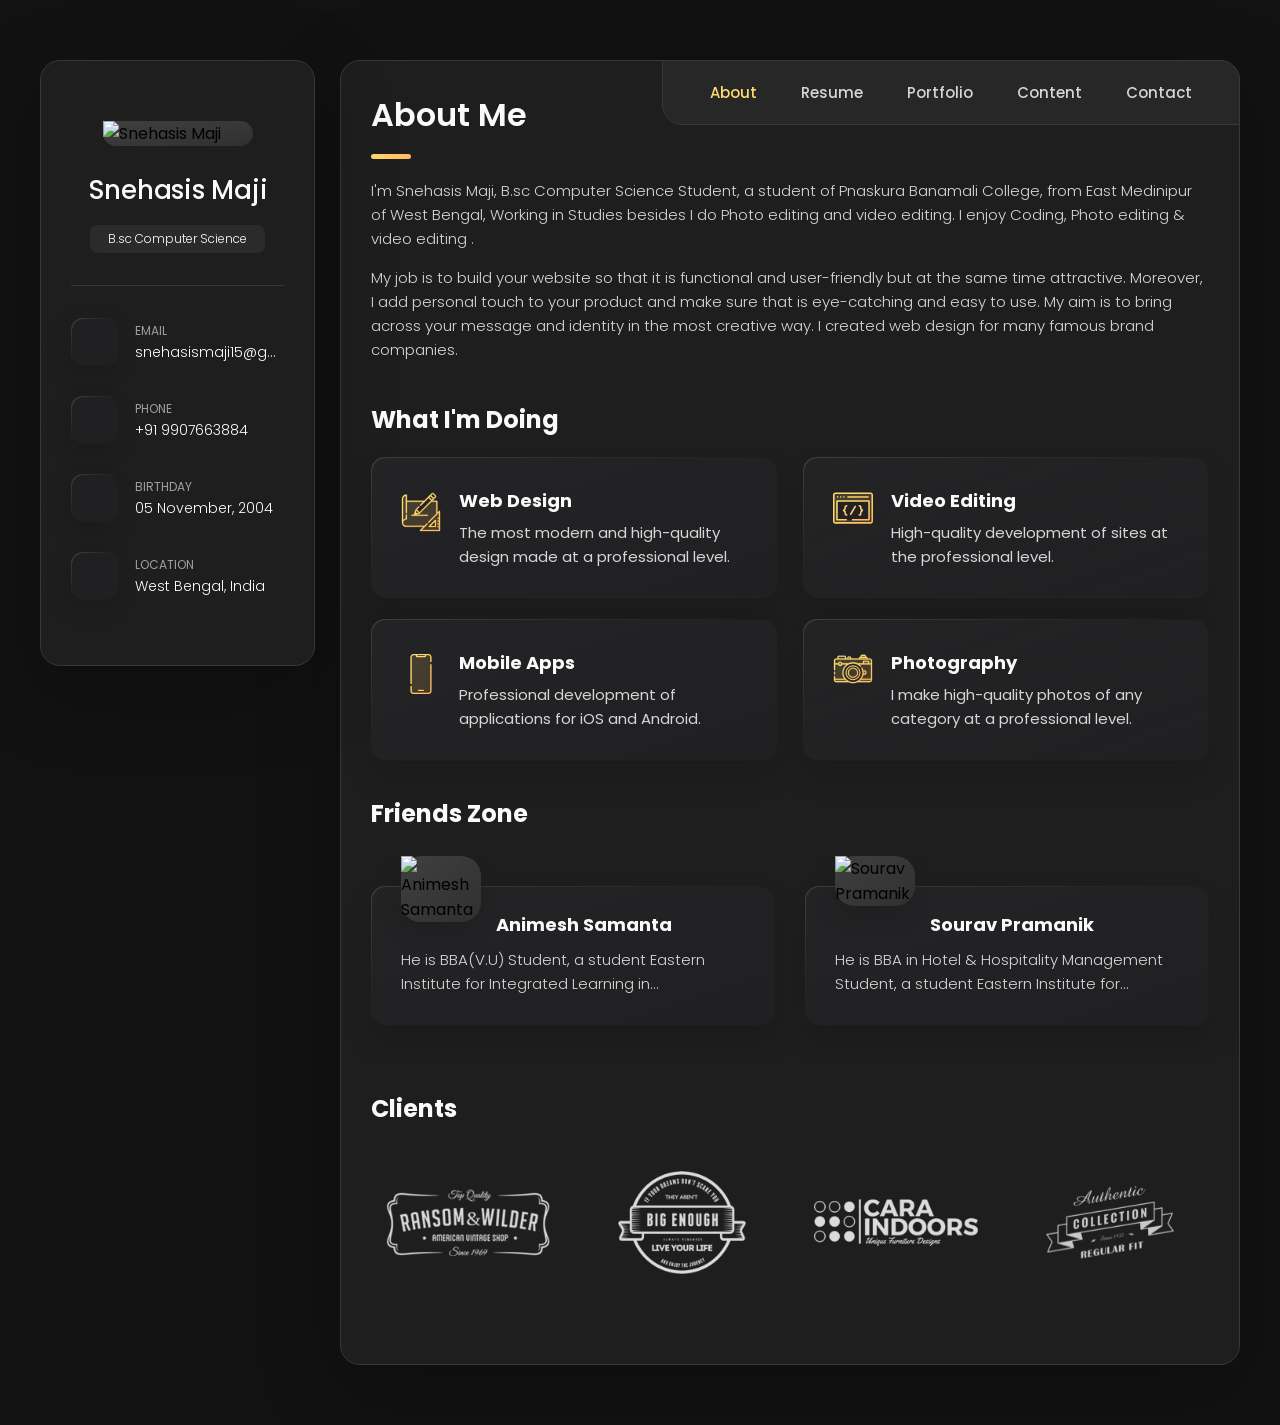
==== index.html @ 193e90d7 "Add files via upload" ====
<!DOCTYPE html>
<html lang="en">

<head>
  <meta charset="UTF-8">
  <meta http-equiv="X-UA-Compatible" content="IE=edge">
  <meta name="viewport" content="width=device-width, initial-scale=1.0">
  <title>Sis website2</title>

  <!--
    - favicon
  -->
  <link rel="shortcut icon" href="./assets/images/logo.ico" type="image/x-icon">

  <!--
    - custom css link
  -->
  <link rel="stylesheet" href="./assets/css/style.css">

  <!--
    - google font link
  -->
  <link rel="preconnect" href="https://fonts.googleapis.com">
  <link rel="preconnect" href="https://fonts.gstatic.com" crossorigin>
  <link href="https://fonts.googleapis.com/css2?family=Poppins:wght@300;400;500;600&display=swap" rel="stylesheet">
</head>

<body>

  <!--
    - #MAIN
  -->

  <main>

    <!--
      - #SIDEBAR
    -->

    <aside class="sidebar" data-sidebar>

      <div class="sidebar-info">

        <figure class="avatar-box">
          <img src="C:\Users\sneha\OneDrive\Desktop\Photo.jpg" alt="Snehasis Maji" width="80">
        </figure>

        <div class="info-content">
          <h1 class="name" title="Snehasis Maji">Snehasis Maji</h1>

          <p class="title">B.sc Computer Science</p>
        </div>

        <button class="info_more-btn" data-sidebar-btn>
          <span>Show Contacts</span>

          <ion-icon name="chevron-down"></ion-icon>
        </button>

      </div>

      <div class="sidebar-info_more">

        <div class="separator"></div>

        <ul class="contacts-list">

          <li class="contact-item">

            <div class="icon-box">
              <ion-icon name="mail-outline"></ion-icon>
            </div>

            <div class="contact-info">
              <p class="contact-title">Email</p>

              <a href="mailto:snehasismaji15@gmail.com" class="contact-link">snehasismaji15@gmail.com</a>
            </div>

          </li>

          <li class="contact-item">

            <div class="icon-box">
              <ion-icon name="phone-portrait-outline"></ion-icon>
            </div>

            <div class="contact-info">
              <p class="contact-title">Phone</p>

              <a href="tel:8515826706" class="contact-link">+91 9907663884</a>
            </div>

          </li>

          <li class="contact-item">

            <div class="icon-box">
              <ion-icon name="calendar-outline"></ion-icon>
            </div>

            <div class="contact-info">
              <p class="contact-title">Birthday</p>

              <time datetime="2004-11-05">05 November, 2004</time>
            </div>

          </li>

          <li class="contact-item">

            <div class="icon-box">
              <ion-icon name="location-outline"></ion-icon>
            </div>

            <div class="contact-info">
              <p class="contact-title">Location</p>

              <address>West Bengal, India</address>
            </div>

          </li>

        </ul>

        <div class="separator"></div>

        <ul class="social-list">

          <li class="social-item">
            <a href="https://www.facebook.com/snehasish.maji.54?mibextid=ZbWKwL" class="social-link">
              <ion-icon name="logo-facebook"></ion-icon>
            </a>
          </li>

          <li class="social-item">
            <a href="https://www.youtube.com/@Itz_sis_1105" class="social-link">
              <ion-icon name="logo-youtube"></ion-icon>
            </a>
          </li>

          <li class="social-item">
            <a href="https://www.instagram.com/sis_1105?igsh=MWZwNTN3Z2M4aG5mZw==" class="social-link">
              <ion-icon name="logo-instagram"></ion-icon>
            </a>
          </li>

        </ul>

      </div>

    </aside>





    <!--
      - #main-content
    -->

    <div class="main-content">

      <!--
        - #NAVBAR
      -->

      <nav class="navbar">

        <ul class="navbar-list">

          <li class="navbar-item">
            <button class="navbar-link  active" data-nav-link>About</button>
          </li>

          <li class="navbar-item">
            <button class="navbar-link" data-nav-link>Resume</button>
          </li>

          <li class="navbar-item">
            <button class="navbar-link" data-nav-link>Portfolio</button>
          </li>

          <li class="navbar-item">
            <button class="navbar-link" data-nav-link>Content</button>
          </li>

          <li class="navbar-item">
            <button class="navbar-link" data-nav-link>Contact</button>
          </li>

        </ul>

      </nav>





      <!--
        - #ABOUT
      -->

      <article class="about  active" data-page="about">

        <header>
          <h2 class="h2 article-title">About me</h2>
        </header>

        <section class="about-text">
          <p>
            I'm Snehasis Maji, B.sc Computer Science Student, a student of Pnaskura Banamali College, from East Medinipur of West Bengal, Working in Studies besides I do Photo editing and video editing.
            I enjoy
            Coding, Photo editing & video editing .
          </p>

          <p>
            My job is to build your website so that it is functional and user-friendly but at the same time attractive.
            Moreover, I
            add personal touch to your product and make sure that is eye-catching and easy to use. My aim is to bring
            across your
            message and identity in the most creative way. I created web design for many famous brand companies.
          </p>
        </section>


        <!--
          - service
        -->

        <section class="service">

          <h3 class="h3 service-title">What i'm doing</h3>

          <ul class="service-list">

            <li class="service-item">

              <div class="service-icon-box">
                <img src="./assets/images/icon-design.svg
                " alt="design icon" width="40">
              </div>

              <div class="service-content-box">
                <h4 class="h4 service-item-title">Web design</h4>

                <p class="service-item-text">
                  The most modern and high-quality design made at a professional level.
                </p>
              </div>

            </li>

            <li class="service-item">

              <div class="service-icon-box">
                <img src="./assets/images/icon-dev.svg" alt="Web development icon" width="40">
              </div>

              <div class="service-content-box">
                <h4 class="h4 service-item-title">Video editing</h4>

                <p class="service-item-text">
                  High-quality development of sites at the professional level.
                </p>
              </div>

            </li>

            <li class="service-item">

              <div class="service-icon-box">
                <img src="./assets/images/icon-app.svg" alt="mobile app icon" width="40">
              </div>

              <div class="service-content-box">
                <h4 class="h4 service-item-title">Mobile apps</h4>

                <p class="service-item-text">
                  Professional development of applications for iOS and Android.
                </p>
              </div>

            </li>

            <li class="service-item">

              <div class="service-icon-box">
                <img src="./assets/images/icon-photo.svg" alt="camera icon" width="40">
              </div>

              <div class="service-content-box">
                <h4 class="h4 service-item-title">Photography</h4>

                <p class="service-item-text">
                  I make high-quality photos of any category at a professional level.
                </p>
              </div>

            </li>

          </ul>

        </section>


        <!--
          - testimonials
        -->

        <section class="testimonials">

          <h3 class="h3 testimonials-title">Friends zone</h3>

          <ul class="testimonials-list has-scrollbar">

            <li class="testimonials-item">
              <div class="content-card" data-testimonials-item>

                <figure class="testimonials-avatar-box">
                  <img src="C:\Users\sneha\OneDrive\Desktop\Sis Website2\assets\images\A samanta .jpg" alt="Animesh Samanta" width="60" data-testimonials-avatar>
                </figure>

                <h4 class="h4 testimonials-item-title" data-testimonials-title>Animesh Samanta</h4>

                <div class="testimonials-text" data-testimonials-text>
                  <p>
                    He is BBA(V.U) Student, a student Eastern Institute for Integrated Learning in Managment, Kolkata, from East Medinipur of West Bengal, Working in Studies besides Business & Network Marketing.
                  </p>
                    <a href="https://wa.me/7501413887" class="social-link">
              <ion-icon name="logo-whatsapp"></ion-icon>
            </a>
                   <a href="https://www.facebook.com/profile.php?id=100051108783720&mibextid=ZbWKwL" class="social-link">
              <ion-icon name="logo-facebook"></ion-icon>
            </a>
                     <a href="https://www.instagram.com/iam_a_samanta119?igsh=MXFjbWFzN2V5dWZsMQ==" class="social-link">
              <ion-icon name="logo-instagram"></ion-icon>
            </a>
                </div>

              </div>
            </li>

            <li class="testimonials-item">
              <div class="content-card" data-testimonials-item>

                <figure class="testimonials-avatar-box">
                  <img src="C:\Users\sneha\OneDrive\Desktop\Sis Website2\assets\images\S pramanik.jpg" alt="Sourav Pramanik" width="60" data-testimonials-avatar>
                </figure>

                <h4 class="h4 testimonials-item-title" data-testimonials-title>Sourav Pramanik</h4>

                <div class="testimonials-text" data-testimonials-text>
                  <p>
                    He is BBA in Hotel & Hospitality Management Student, a student Eastern Institute for Integrated Learning in Managment, Kolkata, from East Medinipur of West Bengal, Working in Studies besides Network Marketing.
                  </p>
                    <a href="https://wa.me/9832767751" class="social-link">
              <ion-icon name="logo-whatsApp"></ion-icon>
            </a>
                   <a href="https://www.facebook.com/suman.s.king.507?mibextid=ZbWKwL" class="social-link">
              <ion-icon name="logo-facebook"></ion-icon>
            </a>
                 <a href="https://www.instagram.com/sp.king_11?igsh=cXRtcDBmbGZnejU4" class="social-link">
              <ion-icon name="logo-instagram"></ion-icon>
            </a>
                </div>

              </div>
            </li>

            <li class="testimonials-item">
              <div class="content-card" data-testimonials-item>

                <figure class="testimonials-avatar-box">
                  <img src="C:\Users\sneha\OneDrive\Desktop\Sis Website2\assets\images\A mondal.jpg" alt="Animesh Mondal" width="60" data-testimonials-avatar>
                </figure>

                <h4 class="h4 testimonials-item-title" data-testimonials-title>Animesh Mondal</h4>

                <div class="testimonials-text" data-testimonials-text>
                  <p>
                    He is  Student, a student of Haldla Institute of technology, from East Medinipur of West Bengal..................
                  </p>
                     <a href="https://wa.me/9907296594" class="social-link">
              <ion-icon name="logo-whatsapp"></ion-icon>
            </a>
                  <a href="https://www.facebook.com/profile.php?id=100058520258702&mibextid=ZbWKwL" class="social-link">
              <ion-icon name="logo-facebook"></ion-icon>
            </a>
                <a href="https://www.instagram.com/itz.animesh_0?igsh=NHBpcmY4Y3BydTQ2" class="social-link">
              <ion-icon name="logo-instagram"></ion-icon>
            </a>
                </div>

              </div>
            </li>

            <li class="testimonials-item">
              <div class="content-card" data-testimonials-item>

                <figure class="testimonials-avatar-box">
                  <img src="./assets/images/avatar-4.png" alt="Purna Dev Mana" width="60" data-testimonials-avatar>
                </figure>

                <h4 class="h4 testimonials-item-title" data-testimonials-title>Purna Dev mana</h4>

                <div class="testimonials-text" data-testimonials-text>
                  <p>
                   He is BCA Student
                  </p>
                     <a href="https://wa.me/1XXXXXXXXXX" class="social-link">
              <ion-icon name="logo-whatsApp"></ion-icon>
            </a>
                  <a href="#" class="social-link">
              <ion-icon name="logo-facebook"></ion-icon>
            </a>
                 <a href="#" class="social-link">
              <ion-icon name="logo-instagram"></ion-icon>
            </a>
                </div>

              </div>
            </li>

             <li class="testimonials-item">
              <div class="content-card" data-testimonials-item>

                <figure class="testimonials-avatar-box">
                  <img src="./assets/images/avatar-5.png" alt="Subrata Jana" width="60" data-testimonials-avatar>
                </figure>

                <h4 class="h4 testimonials-item-title" data-testimonials-title>Subrata jana</h4>

                <div class="testimonials-text" data-testimonials-text>
                  <p>
                   He is BCA Student
                  </p>
                     <a href="https://wa.me/1XXXXXXXXXX" class="social-link">
              <ion-icon name="logo-whatsapp"></ion-icon>
            </a>
                <a href="#" class="social-link">
              <ion-icon name="logo-facebook"></ion-icon>
            </a>
                <a href="#" class="social-link">
              <ion-icon name="logo-instagram"></ion-icon>
            </a>
                </div>

              </div>
            </li>

          </ul>

        </section>


        <!--
          - testimonials modal
        -->

        <div class="modal-container" data-modal-container>

          <div class="overlay" data-overlay></div>

          <section class="testimonials-modal">

            <button class="modal-close-btn" data-modal-close-btn>
              <ion-icon name="close-outline"></ion-icon>
            </button>

            <div class="modal-img-wrapper">
              <figure class="modal-avatar-box">
                <img src="./assets/images/avatar-1.png" alt="Daniel lewis" width="80" data-modal-img>
              </figure>

              <img src="./assets/images/icon-quote.svg" alt="quote icon">
            </div>

            <div class="modal-content">

              <h4 class="h3 modal-title" data-modal-title>Daniel lewis</h4>

              <time datetime="2021-06-14">14 June, 2021</time>

              <div data-modal-text>
                <p>
                  Richard was hired to create a corporate identity. We were very pleased with the work done. She has a
                  lot of experience
                  and is very concerned about the needs of client. Lorem ipsum dolor sit amet, ullamcous cididt
                  consectetur adipiscing
                  elit, seds do et eiusmod tempor incididunt ut laborels dolore magnarels alia.
                </p>
              </div>

            </div>

          </section>

        </div>


        <!--
          - clients
        -->

        <section class="clients">

          <h3 class="h3 clients-title">Clients</h3>

          <ul class="clients-list has-scrollbar">

            <li class="clients-item">
              <a href="#">
                <img src="./assets/images/logo-1-color.png" alt="client logo">
              </a>
            </li>

            <li class="clients-item">
              <a href="#">
                <img src="./assets/images/logo-2-color.png" alt="client logo">
              </a>
            </li>

            <li class="clients-item">
              <a href="#">
                <img src="./assets/images/logo-3-color.png" alt="client logo">
              </a>
            </li>

            <li class="clients-item">
              <a href="#">
                <img src="./assets/images/logo-4-color.png" alt="client logo">
              </a>
            </li>

            <li class="clients-item">
              <a href="#">
                <img src="./assets/images/logo-5-color.png" alt="client logo">
              </a>
            </li>

            <li class="clients-item">
              <a href="#">
                <img src="./assets/images/logo-6-color.png" alt="client logo">
              </a>
            </li>

          </ul>

        </section>

      </article>





      <!--
        - #RESUME
      -->

      <article class="resume" data-page="resume">

        <header>
          <h2 class="h2 article-title">Resume</h2>
        </header>

        <section class="timeline">

          <div class="title-wrapper">
            <div class="icon-box">
              <ion-icon name="book-outline"></ion-icon>
            </div>

            <h3 class="h3">Education</h3>
          </div>

          <ol class="timeline-list">

            <li class="timeline-item">

              <h4 class="h4 timeline-item-title">Vidyasagar University, West Bengal</h4>

              <span>2023 — 2027</span>

              <p class="timeline-text">
                  B.sc Computer Science 
                Panskura Banamali College (Autonomous college); Panskura R.S; Purba Medinipur; West Bangal; India; Pin Code: 721 157
              </p>

            </li>

            <li class="timeline-item">

              <h4 class="h4 timeline-item-title">National Youth Computer Training Institute</h4>

              <span>2022 — 2023</span>

              <p class="timeline-text">
                Diploma in Information Technology Application,
                Organized by: K. Y. A. S. Youth Computer Society Regd. Under Govt. Of West Bengal Act XXVI & Regd. Under MSME UAN-WB12D0001972, Govt. of India.
                An International Standard Organization 9001 : 2015 Certified, Microsoft Partner Network.
              </p>

            </li>

            <li class="timeline-item">

              <h4 class="h4 timeline-item-title">High school of Kumarchak Janakalyan Siksha Niketan</h4>

              <span>2015 — 2022</span>

              <p class="timeline-text">
                Passed the higher Secondary Examination 2023 from, West Bengal Council of Higher Secondary Education.
                Passed the Madhyamik Pariksha (Secondary Examination), 2021 from, West Bengal Board of Secondary Education.
              </p>

            </li>

          </ol>

        </section>

        <section class="timeline">

          <div class="title-wrapper">
            <div class="icon-box">
              <ion-icon name="book-outline"></ion-icon>
            </div>

            <h3 class="h3">Experience</h3>
          </div>

          <ol class="timeline-list">

            <li class="timeline-item">

              <h4 class="h4 timeline-item-title">Creative</h4>

              <span>2022 — Present</span>

              <p class="timeline-text">
                Video & Photo Editing.
              </p>

            </li>

            <li class="timeline-item">

              <h4 class="h4 timeline-item-title">Art</h4>

              <span>2013 — 2015</span>

              <p class="timeline-text">
                drawing skill 
              </p>

            </li>

            <li class="timeline-item">

              <h4 class="h4 timeline-item-title">Web designer</h4>

              <span>2023, Dec — Present</span>

              <p class="timeline-text">
                Web pages Design 
              </p>

            </li>

          </ol>

        </section>

        <section class="skill">

          <h3 class="h3 skills-title">My skills</h3>

          <ul class="skills-list content-card">

            <li class="skills-item">

              <div class="title-wrapper">
                <h5 class="h5">Photo Editing</h5>
                <data value="80">80%</data>
              </div>

              <div class="skill-progress-bg">
                <div class="skill-progress-fill" style="width: 80%;"></div>
              </div>

            </li>

            <li class="skills-item">

              <div class="title-wrapper">
                <h5 class="h5">Drawing</h5>
                <data value="70">70%</data>
              </div>

              <div class="skill-progress-bg">
                <div class="skill-progress-fill" style="width: 70%;"></div>
              </div>

            </li>

            <li class="skills-item">

              <div class="title-wrapper">
                <h5 class="h5">Video Editing</h5>
                <data value="90">90%</data>
              </div>

              <div class="skill-progress-bg">
                <div class="skill-progress-fill" style="width: 90%;"></div>
              </div>

            </li>

            <li class="skills-item">

              <div class="title-wrapper">
                <h5 class="h5">Web Design</h5>
                <data value="50">50%</data>
              </div>

              <div class="skill-progress-bg">
                <div class="skill-progress-fill" style="width: 50%;"></div>
              </div>

            </li>

          </ul>

        </section>

      </article>





      <!--
        - #PORTFOLIO
      -->

      <article class="portfolio" data-page="portfolio">

        <header>
          <h2 class="h2 article-title">Portfolio</h2>
        </header>

        <section class="projects">

          <ul class="filter-list">

            <li class="filter-item">
              <button class="active" data-filter-btn>All</button>
            </li>

            <li class="filter-item">
              <button data-filter-btn>Web design</button>
            </li>

            <li class="filter-item">
              <button data-filter-btn>Applications</button>
            </li>

            <li class="filter-item">
              <button data-filter-btn>Web development</button>
            </li>

          </ul>

          <div class="filter-select-box">

            <button class="filter-select" data-select>

              <div class="select-value" data-selecct-value>Select category</div>

              <div class="select-icon">
                <ion-icon name="chevron-down"></ion-icon>
              </div>

            </button>

            <ul class="select-list">

              <li class="select-item">
                <button data-select-item>All</button>
              </li>

              <li class="select-item">
                <button data-select-item>Web design</button>
              </li>

              <li class="select-item">
                <button data-select-item>Applications</button>
              </li>

              <li class="select-item">
                <button data-select-item>Web development</button>
              </li>

            </ul>

          </div>

          <ul class="project-list">

            <li class="project-item  active" data-filter-item data-category="web development">
              <a href="#">

                <figure class="project-img">
                  <div class="project-item-icon-box">
                    <ion-icon name="eye-outline"></ion-icon>
                  </div>

                  <img src="./assets/images/project-1.jpg" alt="finance" loading="lazy">
                </figure>

                <h3 class="project-title">Finance</h3>

                <p class="project-category">Web development</p>

              </a>
            </li>

            <li class="project-item  active" data-filter-item data-category="web development">
              <a href="#">

                <figure class="project-img">
                  <div class="project-item-icon-box">
                    <ion-icon name="eye-outline"></ion-icon>
                  </div>

                  <img src="./assets/images/project-2.png" alt="orizon" loading="lazy">
                </figure>

                <h3 class="project-title">Orizon</h3>

                <p class="project-category">Web development</p>

              </a>
            </li>

            <li class="project-item  active" data-filter-item data-category="web design">
              <a href="#">

                <figure class="project-img">
                  <div class="project-item-icon-box">
                    <ion-icon name="eye-outline"></ion-icon>
                  </div>

                  <img src="./assets/images/project-3.jpg" alt="fundo" loading="lazy">
                </figure>

                <h3 class="project-title">Fundo</h3>

                <p class="project-category">Web design</p>

              </a>
            </li>

            <li class="project-item  active" data-filter-item data-category="applications">
              <a href="#">

                <figure class="project-img">
                  <div class="project-item-icon-box">
                    <ion-icon name="eye-outline"></ion-icon>
                  </div>

                  <img src="./assets/images/project-4.png" alt="brawlhalla" loading="lazy">
                </figure>

                <h3 class="project-title">Brawlhalla</h3>

                <p class="project-category">Applications</p>

              </a>
            </li>

            <li class="project-item  active" data-filter-item data-category="web design">
              <a href="#">

                <figure class="project-img">
                  <div class="project-item-icon-box">
                    <ion-icon name="eye-outline"></ion-icon>
                  </div>

                  <img src="./assets/images/project-5.png" alt="dsm." loading="lazy">
                </figure>

                <h3 class="project-title">DSM.</h3>

                <p class="project-category">Web design</p>

              </a>
            </li>

            <li class="project-item  active" data-filter-item data-category="web design">
              <a href="#">

                <figure class="project-img">
                  <div class="project-item-icon-box">
                    <ion-icon name="eye-outline"></ion-icon>
                  </div>

                  <img src="./assets/images/project-6.png" alt="metaspark" loading="lazy">
                </figure>

                <h3 class="project-title">MetaSpark</h3>

                <p class="project-category">Web design</p>

              </a>
            </li>

            <li class="project-item  active" data-filter-item data-category="web development">
              <a href="#">

                <figure class="project-img">
                  <div class="project-item-icon-box">
                    <ion-icon name="eye-outline"></ion-icon>
                  </div>

                  <img src="./assets/images/project-7.png" alt="summary" loading="lazy">
                </figure>

                <h3 class="project-title">Summary</h3>

                <p class="project-category">Web development</p>

              </a>
            </li>

            <li class="project-item  active" data-filter-item data-category="applications">
              <a href="#">

                <figure class="project-img">
                  <div class="project-item-icon-box">
                    <ion-icon name="eye-outline"></ion-icon>
                  </div>

                  <img src="./assets/images/project-8.jpg" alt="task manager" loading="lazy">
                </figure>

                <h3 class="project-title">Task Manager</h3>

                <p class="project-category">Applications</p>

              </a>
            </li>

            <li class="project-item  active" data-filter-item data-category="web development">
              <a href="#">

                <figure class="project-img">
                  <div class="project-item-icon-box">
                    <ion-icon name="eye-outline"></ion-icon>
                  </div>

                  <img src="./assets/images/project-9.png" alt="arrival" loading="lazy">
                </figure>

                <h3 class="project-title">Arrival</h3>

                <p class="project-category">Web development</p>

              </a>
            </li>

          </ul>

        </section>

      </article>





      <!--
        - #CONTENT
      -->

      <article class="content" data-page="content">

        <header>
          <h2 class="h2 article-title">Content</h2>
        </header>

        <section class="content-posts">

          <ul class="content-posts-list">

            <li class="content-post-item">
              <a href="#">

                <figure class="content-banner-box">
                  <img src="./assets/images/blog-1.jpg" alt="Design conferences in 2024" loading="lazy">
                </figure>

                <div class=content-content">

                  <div class="content-meta">
                    <p class="content-category">Design</p>

                    <span class="dot"></span>

                    <time datetime="2022-02-23">Fab 28, 2024</time>
                  </div>

                  <h3 class="h3 content-item-title">Design conferences in 2024</h3>

                  <p class="content-text">
                    Veritatis et quasi architecto beatae vitae dicta sunt, explicabo.
                  </p>

                </div>

              </a>
            </li>

            <li class="content-post-item">
              <a href="#">

                <figure class="content-banner-box">
                  <img src="./assets/images/blog-2.jpg" alt="Best fonts every designer" loading="lazy">
                </figure>

                <div class="content-content">

                  <div class="content-meta">
                    <p class="content-category">Design</p>

                    <span class="dot"></span>

                    <time datetime="2022-02-27">Fab 27, 2024</time>
                  </div>

                  <h3 class="h3 content-item-title">Best fonts every designer</h3>

                  <p class="content-text">
                    Sed ut perspiciatis, nam libero tempore, cum soluta nobis est eligendi.
                  </p>

                </div>

              </a>
            </li>

            <li class="content-post-item">
              <a href="#">

                <figure class="content-banner-box">
                  <img src="./assets/images/blog-3.jpg" alt="Design digest #01" loading="lazy">
                </figure>

                <div class="content-content">

                  <div class="content-meta">
                    <p class="content-category">Design</p>

                    <span class="dot"></span>

                    <time datetime="2022-02-23">Fab 26, 2024</time>
                  </div>

                  <h3 class="h3 content-item-title">Design digest #01</h3>

                  <p class="content-text">
                    Excepteur sint occaecat cupidatat no proident, quis nostrum exercitationem ullam corporis suscipit.
                  </p>

                </div>

              </a>
            </li>

            <li class="content-post-item">
              <a href="#">

                <figure class="content-banner-box">
                  <img src="./assets/images/blog-4.jpg" alt="UI interactions of the week" loading="lazy">
                </figure>

                <div class="content-content">

                  <div class="content-meta">
                    <p class="content-category">Design</p>

                    <span class="dot"></span>

                    <time datetime="2022-02-23">Fab 25, 2024</time>
                  </div>

                  <h3 class="h3 content-item-title">UI interactions of the week</h3>

                  <p class="content-text">
                    Enim ad minim veniam, consectetur adipiscing elit, quis nostrud exercitation ullamco laboris nisi.
                  </p>

                </div>

              </a>
            </li>

            <li class="content-post-item">
              <a href="#">

                <figure class="content-banner-box">
                  <img src="./assets/images/blog-5.jpg" alt="The forgotten art of spacing" loading="lazy">
                </figure>

                <div class="content-content">

                  <div class="blog-meta">
                    <p class="content-category">Design</p>

                    <span class="dot"></span>

                    <time datetime="2022-02-23">Fab 24, 2024</time>
                  </div>

                  <h3 class="h3 content-item-title">The forgotten art of spacing</h3>

                  <p class="content-text">
                    Maxime placeat, sed do eiusmod tempor incididunt ut labore et dolore magna aliqua.
                  </p>

                </div>

              </a>
            </li>

            <li class="content-post-item">
              <a href="#">

                <figure class="content-banner-box">
                  <img src="./assets/images/blog-6.jpg" alt="Design digest #02" loading="lazy">
                </figure>

                <div class="content-content">

                  <div class="content-meta">
                    <p class="content-category">Design</p>

                    <span class="dot"></span>

                    <time datetime="2022-02-23">Fab 23, 2024</time>
                  </div>

                  <h3 class="h3 content-item-title">Design digest #02</h3>

                  <p class="content-text">
                    Optio cumque nihil impedit uo minus quod maxime placeat, velit esse cillum.
                  </p>

                </div>

              </a>
            </li>

          </ul>

        </section>

      </article>





      <!--
        - #CONTACT
      -->

      <article class="contact" data-page="contact">

        <header>
          <h2 class="h2 article-title">Contact</h2>
        </header>

        <section class="mapbox" data-mapbox>
          <figure>
           <iframe src="https://www.google.com/maps/embed?pb=!1m18!1m12!1m3!1d3509.208971417989!2d87.73008267506877!3d22.282530379699327!2m3!1f0!2f0!3f0!3m2!1i1024!2i768!4f13.1!3m3!1m2!1s0x3a02b9efc71fc491%3A0x9e01ce0949a78264!2sGold%20star%20club!5e1!3m2!1sen!2sin!4v1723358401685!5m2!1sen!2sin" width="800" height="600" style="border:0;" allowfullscreen="" loading="lazy" referrerpolicy="no-referrer-when-downgrade"></iframe>          </figure>
        </section>

        <section class="contact-form">

          <h3 class="h3 form-title">Contact Form</h3>

          <form action="#" class="form" data-form>

            <div class="input-wrapper">
              <input type="text" name="fullname" class="form-input" placeholder="Full name" required data-form-input>

              <input type="email" name="email" class="form-input" placeholder="Email address" required data-form-input>
            </div>

            <textarea name="message" class="form-input" placeholder="Your Message" required data-form-input></textarea>

            <button class="form-btn" type="submit" disabled data-form-btn>
              <ion-icon name="paper-plane"></ion-icon>
              <span>Send Message</span>
            </button>

          </form>

        </section>

      </article>

    </div>

  </main>






  <!--
    - custom js link
  -->
  <script src="./assets/js/script.js"></script>

  <!--
    - ionicon link
  -->
  <script type="module" src="https://unpkg.com/ionicons@5.5.2/dist/ionicons/ionicons.esm.js"></script>
  <script nomodule src="https://unpkg.com/ionicons@5.5.2/dist/ionicons/ionicons.js"></script>

</body>

</html>
---- assets/css/style.css ----
/*-----------------------------------*\
  #style.css
\*-----------------------------------*/


/**
 * copyright 2022 @codewithsadee
 */





/*-----------------------------------*\
  #CUSTOM PROPERTY
\*-----------------------------------*/

:root {

  /**
   * colors
   */

  /* gradient */

  --bg-gradient-onyx: linear-gradient(
    to bottom right, 
    hsl(240, 1%, 25%) 3%, 
    hsl(0, 0%, 19%) 97%
  );
  --bg-gradient-jet: linear-gradient(
    to bottom right, 
    hsla(240, 1%, 18%, 0.251) 0%, 
    hsla(240, 2%, 11%, 0) 100%
  ), hsl(240, 2%, 13%);
  --bg-gradient-yellow-1: linear-gradient(
    to bottom right, 
    hsl(45, 100%, 71%) 0%, 
    hsla(36, 100%, 69%, 0) 50%
  );
  --bg-gradient-yellow-2: linear-gradient(
    135deg, 
    hsla(45, 100%, 71%, 0.251) 0%, 
    hsla(35, 100%, 68%, 0) 59.86%
  ), hsl(240, 2%, 13%);
  --border-gradient-onyx: linear-gradient(
    to bottom right, 
    hsl(0, 0%, 25%) 0%, 
    hsla(0, 0%, 25%, 0) 50%
  );
  --text-gradient-yellow: linear-gradient(
    to right, 
    hsl(45, 100%, 72%), 
    hsl(35, 100%, 68%)
  );

  /* solid */

  --jet: hsl(0, 0%, 22%);
  --onyx: hsl(240, 1%, 17%);
  --eerie-black-1: hsl(240, 2%, 13%);
  --eerie-black-2: hsl(240, 2%, 12%);
  --smoky-black: hsl(0, 0%, 7%);
  --white-1: hsl(0, 0%, 100%);
  --white-2: hsl(0, 0%, 98%);
  --orange-yellow-crayola: hsl(45, 100%, 72%);
  --vegas-gold: hsl(45, 54%, 58%);
  --light-gray: hsl(0, 0%, 84%);
  --light-gray-70: hsla(0, 0%, 84%, 0.7);
  --bittersweet-shimmer: hsl(0, 43%, 51%);

  /**
   * typography
   */

  /* font-family */
  --ff-poppins: 'Poppins', sans-serif;

  /* font-size */
  --fs-1: 24px;
  --fs-2: 18px;
  --fs-3: 17px;
  --fs-4: 16px;
  --fs-5: 15px;
  --fs-6: 14px;
  --fs-7: 13px;
  --fs-8: 11px;

  /* font-weight */
  --fw-300: 300;
  --fw-400: 400;
  --fw-500: 500;
  --fw-600: 600;

  /**
   * shadow
   */
  
  --shadow-1: -4px 8px 24px hsla(0, 0%, 0%, 0.25);
  --shadow-2: 0 16px 30px hsla(0, 0%, 0%, 0.25);
  --shadow-3: 0 16px 40px hsla(0, 0%, 0%, 0.25);
  --shadow-4: 0 25px 50px hsla(0, 0%, 0%, 0.15);
  --shadow-5: 0 24px 80px hsla(0, 0%, 0%, 0.25);

  /**
   * transition
   */

  --transition-1: 0.25s ease;
  --transition-2: 0.5s ease-in-out;

}





/*-----------------------------------*\
  #RESET
\*-----------------------------------*/

*, *::before, *::after {
  margin: 0;
  padding: 0;
  box-sizing: border-box;
}

a { text-decoration: none; }

li { list-style: none; }

img, ion-icon, a, button, time, span { display: block; }

button {
  font: inherit;
  background: none;
  border: none;
  text-align: left;
  cursor: pointer;
}

input, textarea {
  display: block;
  width: 100%;
  background: none;
  font: inherit;
}

::selection {
  background: var(--orange-yellow-crayola);
  color: var(--smoky-black);
}

:focus { outline-color: var(--orange-yellow-crayola); }

html { font-family: var(--ff-poppins); }

body { background: var(--smoky-black); }





/*-----------------------------------*\
  #REUSED STYLE
\*-----------------------------------*/

.sidebar,
article {
  background: var(--eerie-black-2);
  border: 1px solid var(--jet);
  border-radius: 20px;
  padding: 15px;
  box-shadow: var(--shadow-1);
  z-index: 1;
}

.separator {
  width: 100%;
  height: 1px;
  background: var(--jet);
  margin: 16px 0;
}

.icon-box {
  position: relative;
  background: var(--border-gradient-onyx);
  width: 30px;
  height: 30px;
  border-radius: 8px;
  display: flex;
  justify-content: center;
  align-items: center;
  font-size: 16px;
  color: var(--orange-yellow-crayola);
  box-shadow: var(--shadow-1);
  z-index: 1;
}

.icon-box::before {
  content: "";
  position: absolute;
  inset: 1px;
  background: var(--eerie-black-1);
  border-radius: inherit;
  z-index: -1;
}

.icon-box ion-icon { --ionicon-stroke-width: 35px; }

article { display: none; }

article.active {
  display: block;
  animation: fade 0.5s ease backwards;
}

@keyframes fade {
  0% { opacity: 0; }
  100% { opacity: 1; }
}

.h2,
.h3,
.h4,
.h5 {
  color: var(--white-2);
  text-transform: capitalize;
}

.h2 { font-size: var(--fs-1); }

.h3 { font-size: var(--fs-2); }

.h4 { font-size: var(--fs-4); }

.h5 {
  font-size: var(--fs-7);
  font-weight: var(--fw-500);
}

.article-title {
  position: relative;
  padding-bottom: 7px;
}

.article-title::after {
  content: "";
  position: absolute;
  bottom: 0;
  left: 0;
  width: 30px;
  height: 3px;
  background: var(--text-gradient-yellow);
  border-radius: 3px;
}

.has-scrollbar::-webkit-scrollbar {
  width: 5px; /* for vertical scrollbar */
  height: 5px; /* for horizontal scrollbar */
}

.has-scrollbar::-webkit-scrollbar-track {
  background: var(--onyx);
  border-radius: 5px;
}

.has-scrollbar::-webkit-scrollbar-thumb {
  background: var(--orange-yellow-crayola);
  border-radius: 5px;
}

.has-scrollbar::-webkit-scrollbar-button { width: 20px; }

.content-card {
  position: relative;
  background: var(--border-gradient-onyx);
  padding: 15px;
  padding-top: 45px;
  border-radius: 14px;
  box-shadow: var(--shadow-2);
  cursor: pointer;
  z-index: 1;
}

.content-card::before {
  content: "";
  position: absolute;
  inset: 1px;
  background: var(--bg-gradient-jet);
  border-radius: inherit;
  z-index: -1;
}





/*-----------------------------------*\
  #MAIN
\*-----------------------------------*/

main {
  margin: 15px 12px;
  margin-bottom: 75px;
  min-width: 259px;
}





/*-----------------------------------*\
  #SIDEBAR
\*-----------------------------------*/

.sidebar {
  margin-bottom: 15px;
  max-height: 112px;
  overflow: hidden;
  transition: var(--transition-2);
}

.sidebar.active { max-height: 405px; }

.sidebar-info {
  position: relative;
  display: flex;
  justify-content: flex-start;
  align-items: center;
  gap: 15px;
}

.avatar-box {
  background: var(--bg-gradient-onyx);
  border-radius: 20px;
}

.info-content .name {
  color: var(--white-2);
  font-size: var(--fs-3);
  font-weight: var(--fw-500);
  letter-spacing: -0.25px;
  margin-bottom: 10px;
}

.info-content .title {
  color: var(--white-1);
  background: var(--onyx);
  font-size: var(--fs-8);
  font-weight: var(--fw-300);
  width: max-content;
  padding: 3px 12px;
  border-radius: 8px;
}

.info_more-btn {
  position: absolute;
  top: -15px;
  right: -15px;
  border-radius: 0 15px;
  font-size: 13px;
  color: var(--orange-yellow-crayola);
  background: var(--border-gradient-onyx);
  padding: 10px;
  box-shadow: var(--shadow-2);
  transition: var(--transition-1);
  z-index: 1;
}

.info_more-btn::before {
  content: "";
  position: absolute;
  inset: 1px;
  border-radius: inherit;
  background: var(--bg-gradient-jet);
  transition: var(--transition-1);
  z-index: -1;
}

.info_more-btn:hover,
.info_more-btn:focus { background: var(--bg-gradient-yellow-1); }

.info_more-btn:hover::before,
.info_more-btn:focus::before { background: var(--bg-gradient-yellow-2); }

.info_more-btn span { display: none; }

.sidebar-info_more {
  opacity: 0;
  visibility: hidden;
  transition: var(--transition-2);
}

.sidebar.active .sidebar-info_more {
  opacity: 1;
  visibility: visible;
}

.contacts-list {
  display: grid;
  grid-template-columns: 1fr;
  gap: 16px;
}

.contact-item {
  min-width: 100%;
  display: flex;
  align-items: center;
  gap: 16px;
}

.contact-info {
  max-width: calc(100% - 46px);
  width: calc(100% - 46px);
}

.contact-title {
  color: var(--light-gray-70);
  font-size: var(--fs-8);
  text-transform: uppercase;
  margin-bottom: 2px;
}

.contact-info :is(.contact-link, time, address) {
  color: var(--white-2);
  font-size: var(--fs-7);
}

.contact-info address { font-style: normal; }

.social-list {
  display: flex;
  justify-content: flex-start;
  align-items: center;
  gap: 15px;
  padding-bottom: 4px;
  padding-left: 7px;
}

.social-item .social-link {
  color: var(--light-gray-70);
  font-size: 18px;
}


.social-item .social-link:hover { color: var(--light-gray); }





/*-----------------------------------*\
  #NAVBAR
\*-----------------------------------*/

.navbar {
  position: fixed;
  bottom: 0;
  left: 0;
  width: 100%;
  background: hsla(240, 1%, 17%, 0.75);
  backdrop-filter: blur(10px);
  border: 1px solid var(--jet);
  border-radius: 12px 12px 0 0;
  box-shadow: var(--shadow-2);
  z-index: 5;
}

.navbar-list {
  display: flex;
  flex-wrap: wrap;
  justify-content: center;
  align-items: center;
  padding: 0 10px;
}

.navbar-link {
  color: var(--light-gray);
  font-size: var(--fs-8);
  padding: 20px 7px;
  transition: color var(--transition-1);
}

.navbar-link:hover,
.navbar-link:focus { color: var(--light-gray-70); }

.navbar-link.active { color: var(--orange-yellow-crayola); }





/*-----------------------------------*\
  #ABOUT
\*-----------------------------------*/

.about .article-title { margin-bottom: 15px; }

.about-text {
  color: var(--light-gray);
  font-size: var(--fs-6);
  font-weight: var(--fw-300);
  line-height: 1.6;
}

.about-text p { margin-bottom: 15px; }



/**
 * #service 
 */

.service { margin-bottom: 35px; }

.service-title { margin-bottom: 20px; }

.service-list {
  display: grid;
  grid-template-columns: 1fr;
  gap: 20px;
}

.service-item {
  position: relative;
  background: var(--border-gradient-onyx);
  padding: 20px;
  border-radius: 14px;
  box-shadow: var(--shadow-2);
  z-index: 1;
}

.service-item::before {
  content: "";
  position: absolute;
  inset: 1px;
  background: var(--bg-gradient-jet);
  border-radius: inherit;
  z-index: -1;
}

.service-icon-box { margin-bottom: 10px; }

.service-icon-box img { margin: auto; }

.service-content-box { text-align: center; }

.service-item-title { margin-bottom: 7px; }

.service-item-text {
  color: var(--light-gray);
  font-size: var(--fs-6);
  font-weight: var(--fw-3);
  line-height: 1.6;
}


/**
 * #testimonials 
 */

.testimonials { margin-bottom: 30px; }

.testimonials-title { margin-bottom: 20px; }

.testimonials-list {
  display: flex;
  justify-content: flex-start;
  align-items: flex-start;
  gap: 15px;
  margin: 0 -15px;
  padding: 25px 15px;
  padding-bottom: 35px;
  overflow-x: auto;
  scroll-behavior: smooth;
  overscroll-behavior-inline: contain;
  scroll-snap-type: inline mandatory;
}

.testimonials-item {
  min-width: 100%;
  scroll-snap-align: center;
}

.testimonials-avatar-box {
  position: absolute;
  top: 0;
  left: 0;
  transform: translate(15px, -25px);
  background: var(--bg-gradient-onyx);
  border-radius: 14px;
  box-shadow: var(--shadow-1);
}

.testimonials-item-title { margin-bottom: 7px; }

.testimonials-text {
  color: var(--light-gray);
  font-size: var(--fs-6);
  font-weight: var(--fw-300);
  line-height: 1.6;
  display: -webkit-box;
  line-clamp: 4;
  -webkit-line-clamp: 4;
  -webkit-box-orient: vertical;
  overflow: hidden;
}


/**
 * #testimonials-modal
 */

.modal-container {
  position: fixed;
  top: 0;
  left: 0;
  width: 100%;
  height: 100%;
  display: flex;
  justify-content: center;
  align-items: center;
  overflow-y: auto;
  overscroll-behavior: contain;
  z-index: 20;
  pointer-events: none;
  visibility: hidden;
}

.modal-container::-webkit-scrollbar { display: none; }

.modal-container.active {
  pointer-events: all;
  visibility: visible;
}

.overlay {
  position: fixed;
  top: 0;
  left: 0;
  width: 100%;
  height: 100vh;
  background: hsl(0, 0%, 5%);
  opacity: 0;
  visibility: hidden;
  pointer-events: none;
  z-index: 1;
  transition: var(--transition-1);
}

.overlay.active {
  opacity: 0.8;
  visibility: visible;
  pointer-events: all;
}

.testimonials-modal {
  background: var(--eerie-black-2);
  position: relative;
  padding: 15px;
  margin: 15px 12px;
  border: 1px solid var(--jet);
  border-radius: 14px;
  box-shadow: var(--shadow-5);
  transform: scale(1.2);
  opacity: 0;
  transition: var(--transition-1);
  z-index: 2;
}

.modal-container.active .testimonials-modal {
  transform: scale(1);
  opacity: 1;
}

.modal-close-btn {
  position: absolute;
  top: 15px;
  right: 15px;
  background: var(--onyx);
  border-radius: 8px;
  width: 32px;
  height: 32px;
  display: flex;
  justify-content: center;
  align-items: center;
  color: var(--white-2);
  font-size: 18px;
  opacity: 0.7;
}

.modal-close-btn:hover,
.modal-close-btn:focus { opacity: 1; }

.modal-close-btn ion-icon { --ionicon-stroke-width: 50px; }

.modal-avatar-box {
  background: var(--bg-gradient-onyx);
  width: max-content;
  border-radius: 14px;
  margin-bottom: 15px;
  box-shadow: var(--shadow-2);
}

.modal-img-wrapper > img { display: none; }

.modal-title { margin-bottom: 4px; }

.modal-content time {
  font-size: var(--fs-6);
  color: var(--light-gray-70);
  font-weight: var(--fw-300);
  margin-bottom: 10px;
}

.modal-content p {
  color: var(--light-gray);
  font-size: var(--fs-6);
  font-weight: var(--fw-300);
  line-height: 1.6;
}


/**
 * #clients 
 */

.clients { margin-bottom: 15px; }

.clients-list {
  display: flex;
  justify-content: flex-start;
  align-items: flex-start;
  gap: 15px;
  margin: 0 -15px;
  padding: 25px;
  padding-bottom: 25px;
  overflow-x: auto;
  scroll-behavior: smooth;
  overscroll-behavior-inline: contain;
  scroll-snap-type: inline mandatory;
  scroll-padding-inline: 25px;
}

.clients-item {
  min-width: 50%;
  scroll-snap-align: start;
}

.clients-item img {
  width: 100%;
  filter: grayscale(1);
  transition: var(--transition-1);
}

.clients-item img:hover { filter: grayscale(0); }





/*-----------------------------------*\
  #RESUME
\*-----------------------------------*/

.article-title { margin-bottom: 30px; }


/**
 * education and experience 
 */

.timeline { margin-bottom: 30px; }

.timeline .title-wrapper {
  display: flex;
  align-items: center;
  gap: 15px;
  margin-bottom: 25px;
}

.timeline-list {
  font-size: var(--fs-6);
  margin-left: 45px;
}

.timeline-item { position: relative; }

.timeline-item:not(:last-child) { margin-bottom: 20px; }

.timeline-item-title {
  font-size: var(--fs-6);
  line-height: 1.3;
  margin-bottom: 7px;
}

.timeline-list span {
  color: var(--vegas-gold);
  font-weight: var(--fw-400);
  line-height: 1.6;
}

.timeline-item:not(:last-child)::before {
  content: "";
  position: absolute;
  top: -25px;
  left: -30px;
  width: 1px;
  height: calc(100% + 50px);
  background: var(--jet);
}

.timeline-item::after {
  content: "";
  position: absolute;
  top: 5px;
  left: -33px;
  height: 6px;
  width: 6px;
  background: var(--text-gradient-yellow);
  border-radius: 50%;
  box-shadow: 0 0 0 4px var(--jet);
}

.timeline-text {
  color: var(--light-gray);
  font-weight: var(--fw-300);
  line-height: 1.6;
}


/**
 * skills 
 */

.skills-title { margin-bottom: 20px; }

.skills-list { padding: 20px; }


.skills-item:not(:last-child) { margin-bottom: 15px; }

.skill .title-wrapper {
  display: flex;
  align-items: center;
  gap: 5px;
  margin-bottom: 8px;
}

.skill .title-wrapper data {
  color: var(--light-gray);
  font-size: var(--fs-7);
  font-weight: var(--fw-300);
}

.skill-progress-bg {
  background: var(--jet);
  width: 100%;
  height: 8px;
  border-radius: 10px;
}

.skill-progress-fill {
  background: var(--text-gradient-yellow);
  height: 100%;
  border-radius: inherit;
}





/*-----------------------------------*\
  #PORTFOLIO
\*-----------------------------------*/

.filter-list { display: none; }

.filter-select-box {
  position: relative;
  margin-bottom: 25px;
}

.filter-select {
  background: var(--eerie-black-2);
  color: var(--light-gray);
  display: flex;
  justify-content: space-between;
  align-items: center;
  width: 100%;
  padding: 12px 16px;
  border: 1px solid var(--jet);
  border-radius: 14px;
  font-size: var(--fs-6);
  font-weight: var(--fw-300);
}

.filter-select.active .select-icon { transform: rotate(0.5turn); }

.select-list {
  background: var(--eerie-black-2);
  position: absolute;
  top: calc(100% + 6px);
  width: 100%;
  padding: 6px;
  border: 1px solid var(--jet);
  border-radius: 14px;
  z-index: 2;
  opacity: 0;
  visibility: hidden;
  pointer-events: none;
  transition: 0.15s ease-in-out;
}

.filter-select.active + .select-list {
  opacity: 1;
  visibility: visible;
  pointer-events: all;
}

.select-item button {
  background: var(--eerie-black-2);
  color: var(--light-gray);
  font-size: var(--fs-6);
  font-weight: var(--fw-300);
  text-transform: capitalize;
  width: 100%;
  padding: 8px 10px;
  border-radius: 8px;
}

.select-item button:hover { --eerie-black-2: hsl(240, 2%, 20%); }

.project-list {
  display: grid;
  grid-template-columns: 1fr;
  gap: 30px;
  margin-bottom: 10px;
}

.project-item { display: none; }

.project-item.active {
  display: block;
  animation: scaleUp 0.25s ease forwards;
}

@keyframes scaleUp {
  0% { transform: scale(0.5); }
  100% { transform: scale(1); }
}

.project-item > a { width: 100%; }

.project-img {
  position: relative;
  width: 100%;
  height: 200px;
  border-radius: 16px;
  overflow: hidden;
  margin-bottom: 15px;
}

.project-img::before {
  content: "";
  position: absolute;
  top: 0;
  left: 0;
  width: 100%;
  height: 100%;
  background: transparent;
  z-index: 1;
  transition: var(--transition-1);
}

.project-item > a:hover .project-img::before { background: hsla(0, 0%, 0%, 0.5); }

.project-item-icon-box {
  --scale: 0.8;

  background: var(--jet);
  color: var(--orange-yellow-crayola);
  position: absolute;
  top: 50%;
  left: 50%;
  transform: translate(-50%, -50%) scale(var(--scale));
  font-size: 20px;
  padding: 18px;
  border-radius: 12px;
  opacity: 0;
  z-index: 1;
  transition: var(--transition-1);
}

.project-item > a:hover .project-item-icon-box {
  --scale: 1;
  opacity: 1;
}

.project-item-icon-box ion-icon { --ionicon-stroke-width: 50px; }

.project-img img {
  width: 100%;
  height: 100%;
  object-fit: cover;
  transition: var(--transition-1);
}

.project-item > a:hover img { transform: scale(1.1); }

.project-title,
.project-category { margin-left: 10px; }

.project-title {
  color: var(--white-2);
  font-size: var(--fs-5);
  font-weight: var(--fw-400);
  text-transform: capitalize;
  line-height: 1.3;
}

.project-category {
  color: var(--light-gray-70);
  font-size: var(--fs-6);
  font-weight: var(--fw-300);
}





/*-----------------------------------*\
  #CONTENT
\*-----------------------------------*/

.content-posts { margin-bottom: 10px; }

.content-posts-list {
  display: grid;
  grid-template-columns: 1fr;
  gap: 20px;
}

.content-post-item > a {
  position: relative;
  background: var(--border-gradient-onyx);
  height: 100%;
  box-shadow: var(--shadow-4);
  border-radius: 16px;
  z-index: 1;
}

.content-post-item > a::before {
  content: "";
  position: absolute;
  inset: 1px;
  border-radius: inherit;
  background: var(--eerie-black-1);
  z-index: -1;
}

.content-banner-box {
  width: 100%;
  height: 200px;
  border-radius: 12px;
  overflow: hidden;
}

.content-banner-box img {
  width: 100%;
  height: 100%;
  object-fit: cover;
  transition: var(--transition-1);
}

.content-post-item > a:hover .blog-banner-box img { transform: scale(1.1); }

.content-content { padding: 15px; }

.content-meta {
  display: flex;
  justify-content: flex-start;
  align-items: center;
  gap: 7px;
  margin-bottom: 10px;
}

.content-meta :is(.blog-category, time) {
  color: var(--light-gray-70);
  font-size: var(--fs-6);
  font-weight: var(--fw-300);
}

.content-meta .dot {
  background: var(--light-gray-70);
  width: 4px;
  height: 4px;
  border-radius: 4px;
}

.content-item-title {
  margin-bottom: 10px;
  line-height: 1.3;
  transition: var(--transition-1);
}

.content-post-item > a:hover .blog-item-title { color: var(--orange-yellow-crayola); }

.content-text {
  color: var(--light-gray);
  font-size: var(--fs-6);
  font-weight: var(--fw-300);
  line-height: 1.6;
}





/*-----------------------------------*\
  #CONTACT
\*-----------------------------------*/

.mapbox {
  position: relative;
  height: 250px;
  width: 100%;
  border-radius: 16px;
  margin-bottom: 30px;
  border: 1px solid var(--jet);
  overflow: hidden;
}

.mapbox figure { height: 100%; }

.mapbox iframe {
  width: 100%;
  height: 100%;
  border: none;
  filter: grayscale(1) invert(1);
}

.contact-form { margin-bottom: 10px; }

.form-title { margin-bottom: 20px; }

.input-wrapper {
  display: grid;
  grid-template-columns: 1fr;
  gap: 25px;
  margin-bottom: 25px;
}

.form-input {
  color: var(--white-2);
  font-size: var(--fs-6);
  font-weight: var(--fw-400);
  padding: 13px 20px;
  border: 1px solid var(--jet);
  border-radius: 14px;
  outline: none;
}

.form-input::placeholder { font-weight: var(--fw-500); }

.form-input:focus { border-color: var(--orange-yellow-crayola); }

textarea.form-input {
  min-height: 100px;
  height: 120px;
  max-height: 200px;
  resize: vertical;
  margin-bottom: 25px;
}

textarea.form-input::-webkit-resizer { display: none; }

.form-input:focus:invalid { border-color: var(--bittersweet-shimmer); }

.form-btn {
  position: relative;
  width: 100%;
  background: var(--border-gradient-onyx);
  color: var(--orange-yellow-crayola);
  display: flex;
  justify-content: center;
  align-items: center;
  gap: 10px;
  padding: 13px 20px;
  border-radius: 14px;
  font-size: var(--fs-6);
  text-transform: capitalize;
  box-shadow: var(--shadow-3);
  z-index: 1;
  transition: var(--transition-1);
}

.form-btn::before {
  content: "";
  position: absolute;
  inset: 1px;
  background: var(--bg-gradient-jet);
  border-radius: inherit;
  z-index: -1;
  transition: var(--transition-1);
}

.form-btn ion-icon { font-size: 16px; }

.form-btn:hover { background: var(--bg-gradient-yellow-1); }

.form-btn:hover::before { background: var(--bg-gradient-yellow-2); }

.form-btn:disabled {
  opacity: 0.7;
  cursor: not-allowed;
}

.form-btn:disabled:hover { background: var(--border-gradient-onyx); }

.form-btn:disabled:hover::before { background: var(--bg-gradient-jet); }





/*-----------------------------------*\
  #RESPONSIVE
\*-----------------------------------*/

/**
 * responsive larger than 450px screen
 */

@media (min-width: 450px) {

  /**
   * client
   */

  .clients-item { min-width: calc(33.33% - 10px); }



  /**
   * #PORTFOLIO, CONTENT
   */

  .project-img,
  .content-banner-box { height: auto; }

}





/**
 * responsive larger than 580px screen
 */

@media (min-width: 580px) {

  /**
   * CUSTOM PROPERTY
   */

  :root {

    /**
     * typography
     */

    --fs-1: 32px;
    --fs-2: 24px;
    --fs-3: 26px;
    --fs-4: 18px;
    --fs-6: 15px;
    --fs-7: 15px;
    --fs-8: 12px;

  }



  /**
   * #REUSED STYLE
   */

  .sidebar, article {
    width: 520px;
    margin-inline: auto;
    padding: 30px;
  }

  .article-title {
    font-weight: var(--fw-600);
    padding-bottom: 15px;
  }

  .article-title::after {
    width: 40px;
    height: 5px;
  }

  .icon-box {
    width: 48px;
    height: 48px;
    border-radius: 12px;
    font-size: 18px;
  }



  /**
   * #MAIN
   */

  main {
    margin-top: 60px;
    margin-bottom: 100px;
  }



  /**
   * #SIDEBAR
   */

  .sidebar {
    max-height: 180px;
    margin-bottom: 30px;
  }

  .sidebar.active { max-height: 584px; }

  .sidebar-info { gap: 25px; }

  .avatar-box { border-radius: 30px; }

  .avatar-box img { width: 120px; }

  .info-content .name { margin-bottom: 15px; }

  .info-content .title { padding: 5px 18px; }

  .info_more-btn {
    top: -30px;
    right: -30px;
    padding: 10px 15px;
  }

  .info_more-btn span {
    display: block;
    font-size: var(--fs-8);
  }

  .info_more-btn ion-icon { display: none; }

  .separator { margin: 32px 0; }

  .contacts-list { gap: 20px; }

  .contact-info {
    max-width: calc(100% - 64px);
    width: calc(100% - 64px);
  }



  /**
   * #NAVBAR
   */

  .navbar { border-radius: 20px 20px 0 0; }

  .navbar-list { gap: 20px; }

  .navbar-link { --fs-8: 14px; }



  /**
   * #ABOUT
   */

  .about .article-title { margin-bottom: 20px; }

  .about-text { margin-bottom: 40px; }

  /* service */

  .service-item {
    display: flex;
    justify-content: flex-start;
    align-items: flex-start;
    gap: 18px;
    padding: 30px;
  }

  .service-icon-box {
    margin-bottom: 0;
    margin-top: 5px;
  }

  .service-content-box { text-align: left; }

  /* testimonials */

  .testimonials-title { margin-bottom: 25px; }

  .testimonials-list {
    gap: 30px;
    margin: 0 -30px;
    padding: 30px;
    padding-bottom: 35px;
  }

  .content-card {
    padding: 30px;
    padding-top: 25px;
  }

  .testimonials-avatar-box {
    transform: translate(30px, -30px);
    border-radius: 20px;
  }

  .testimonials-avatar-box img { width: 80px; }

  .testimonials-item-title {
    margin-bottom: 10px;
    margin-left: 95px;
  }

  .testimonials-text {
    line-clamp: 2;
    -webkit-line-clamp: 2;
  }

  /* testimonials modal */

  .modal-container { padding: 20px; }

  .testimonials-modal {
    display: flex;
    justify-content: flex-start;
    align-items: stretch;
    gap: 25px;
    padding: 30px;
    border-radius: 20px;
  }

  .modal-img-wrapper {
    display: flex;
    flex-direction: column;
    align-items: center;
  }

  .modal-avatar-box {
    border-radius: 18px;
    margin-bottom: 0;
  }

  .modal-avatar-box img { width: 65px; }

  .modal-img-wrapper > img {
    display: block;
    flex-grow: 1;
    width: 35px;
  }

  /* clients */

  .clients-list {
    gap: 50px;
    margin: 0 -30px;
    padding: 45px;
    scroll-padding-inline: 45px;
  }

  .clients-item { min-width: calc(33.33% - 35px); }



  /**
   * #RESUME
   */

  .timeline-list { margin-left: 65px; }

  .timeline-item:not(:last-child)::before { left: -40px; }

  .timeline-item::after {
    height: 8px;
    width: 8px;
    left: -43px;
  }

  .skills-item:not(:last-child) { margin-bottom: 25px; }



  /**
   * #PORTFOLIO, CONTENT
   */

  .project-img, .blog-banner-box { border-radius: 16px; }

  .content-posts-list { gap: 30px; }

  .content-content { padding: 25px; }



  /**
   * #CONTACT
   */

  .mapbox {
    height: 380px;
    border-radius: 18px;
  }

  .input-wrapper {
    gap: 30px;
    margin-bottom: 30px;
  }

  .form-input { padding: 15px 20px; }

  textarea.form-input { margin-bottom: 30px; }

  .form-btn {
    --fs-6: 16px;
    padding: 16px 20px;
  }

  .form-btn ion-icon { font-size: 18px; }

}





/**
 * responsive larger than 768px screen
 */

@media (min-width: 768px) {

  /**
   * REUSED STYLE
   */

  .sidebar, article { width: 700px; }

  .has-scrollbar::-webkit-scrollbar-button { width: 100px; }



  /**
   * SIDEBAR
   */

  .contacts-list {
    grid-template-columns: 1fr 1fr;
    gap: 30px 15px;
  }



  /**
   * NAVBAR
   */

  .navbar-link { --fs-8: 15px; }



  /**
   * ABOUT
   */

  /* testimonials modal */

  .testimonials-modal {
    gap: 35px;
    max-width: 680px;
  }

  .modal-avatar-box img { width: 80px; }



  /**
   * PORTFOLIO
   */

  .article-title { padding-bottom: 20px; }

  .filter-select-box { display: none; }

  .filter-list {
    display: flex;
    justify-content: flex-start;
    align-items: center;
    gap: 25px;
    padding-left: 5px;
    margin-bottom: 30px;
  }

  .filter-item button {
    color: var(--light-gray);
    font-size: var(--fs-5);
    transition: var(--transition-1);
  }

  .filter-item button:hover { color: var(--light-gray-70); }

  .filter-item button.active { color: var(--orange-yellow-crayola); }

  /* portfolio and blog grid */

  .project-list, .blog-posts-list { grid-template-columns: 1fr 1fr; }



  /**
   * CONTACT
   */

  .input-wrapper { grid-template-columns: 1fr 1fr; }

  .form-btn {
    width: max-content;
    margin-left: auto;
  }
  
}





/**
 * responsive larger than 1024px screen
 */

@media (min-width: 1024px) {

  /**
   * CUSTOM PROPERTY
   */

  :root {

    /**
    * shadow
    */

    --shadow-1: -4px 8px 24px hsla(0, 0%, 0%, 0.125);
    --shadow-2: 0 16px 30px hsla(0, 0%, 0%, 0.125);
    --shadow-3: 0 16px 40px hsla(0, 0%, 0%, 0.125);

  }



  /**
   * REUSED STYLE
   */

  .sidebar, article {
    width: 950px;
    box-shadow: var(--shadow-5);
  }



  /**
   * MAIN 
   */

  main { margin-bottom: 60px; }

  .main-content {
    position: relative;
    width: max-content;
    margin: auto;
  }



  /**
   * NAVBAR
   */

  .navbar {
    position: absolute;
    bottom: auto;
    top: 0;
    left: auto;
    right: 0;
    width: max-content;
    border-radius: 0 20px;
    padding: 0 20px;
    box-shadow: none;
  }

  .navbar-list {
    gap: 30px;
    padding: 0 20px;
  }

  .navbar-link { font-weight: var(--fw-500); }



  /**
   * ABOUT
   */

  /* service */

  .service-list {
    grid-template-columns: 1fr 1fr;
    gap: 20px 25px;
  }

  /* testimonials */

  .testimonials-item { min-width: calc(50% - 15px); }

  /* clients */

  .clients-item { min-width: calc(25% - 38px); }



  /**
   * PORTFOLIO
   */

  .project-list { grid-template-columns: repeat(3, 1fr); }



  /**
   * BLOG
   */

  .blog-banner-box { height: 230px; }

}





/**
 * responsive larger than 1250px screen
 */

@media (min-width: 1250px) {

  /**
   * RESET
   */

  body::-webkit-scrollbar { width: 20px; }

  body::-webkit-scrollbar-track { background: var(--smoky-black); }

  body::-webkit-scrollbar-thumb {
    border: 5px solid var(--smoky-black);
    background: hsla(0, 0%, 100%, 0.1);
    border-radius: 20px;
    box-shadow: inset 1px 1px 0 hsla(0, 0%, 100%, 0.11),
                inset -1px -1px 0 hsla(0, 0%, 100%, 0.11);
  }

  body::-webkit-scrollbar-thumb:hover { background: hsla(0, 0%, 100%, 0.15); }

  body::-webkit-scrollbar-button { height: 60px; }



  /**
   * REUSED STYLE
   */

  .sidebar, article { width: auto; }

  article { min-height: 100%; }



  /**
   * MAIN
   */

  main {
    max-width: 1200px;
    margin-inline: auto;
    display: flex;
    justify-content: center;
    align-items: stretch;
    gap: 25px;
  }

  .main-content {
    min-width: 75%;
    width: 75%;
    margin: 0;
  }



  /**
   * SIDEBAR
   */

  .sidebar {
    position: sticky;
    top: 60px;
    max-height: max-content;
    height: 100%;
    margin-bottom: 0;
    padding-top: 60px;
    z-index: 1;
  }

  .sidebar-info { flex-direction: column; }

  .avatar-box img { width: 150px; }

  .info-content .name {
    white-space: nowrap;
    text-align: center;
  }

  .info-content .title { margin: auto; }

  .info_more-btn { display: none; }

  .sidebar-info_more {
    opacity: 1;
    visibility: visible;
  }

  .contacts-list { grid-template-columns: 1fr; }

  .contact-info :is(.contact-link) {
    white-space: nowrap;
    overflow: hidden;
    text-overflow: ellipsis;
  }

  .contact-info :is(.contact-link, time, address) {
    --fs-7: 14px;
    font-weight: var(--fw-300);
  }

  .separator:last-of-type {
    margin: 15px 0;
    opacity: 0;
  }

  .social-list { justify-content: center; }



  /**
	 * RESUME
	 */

  .timeline-text { max-width: 700px; }

}
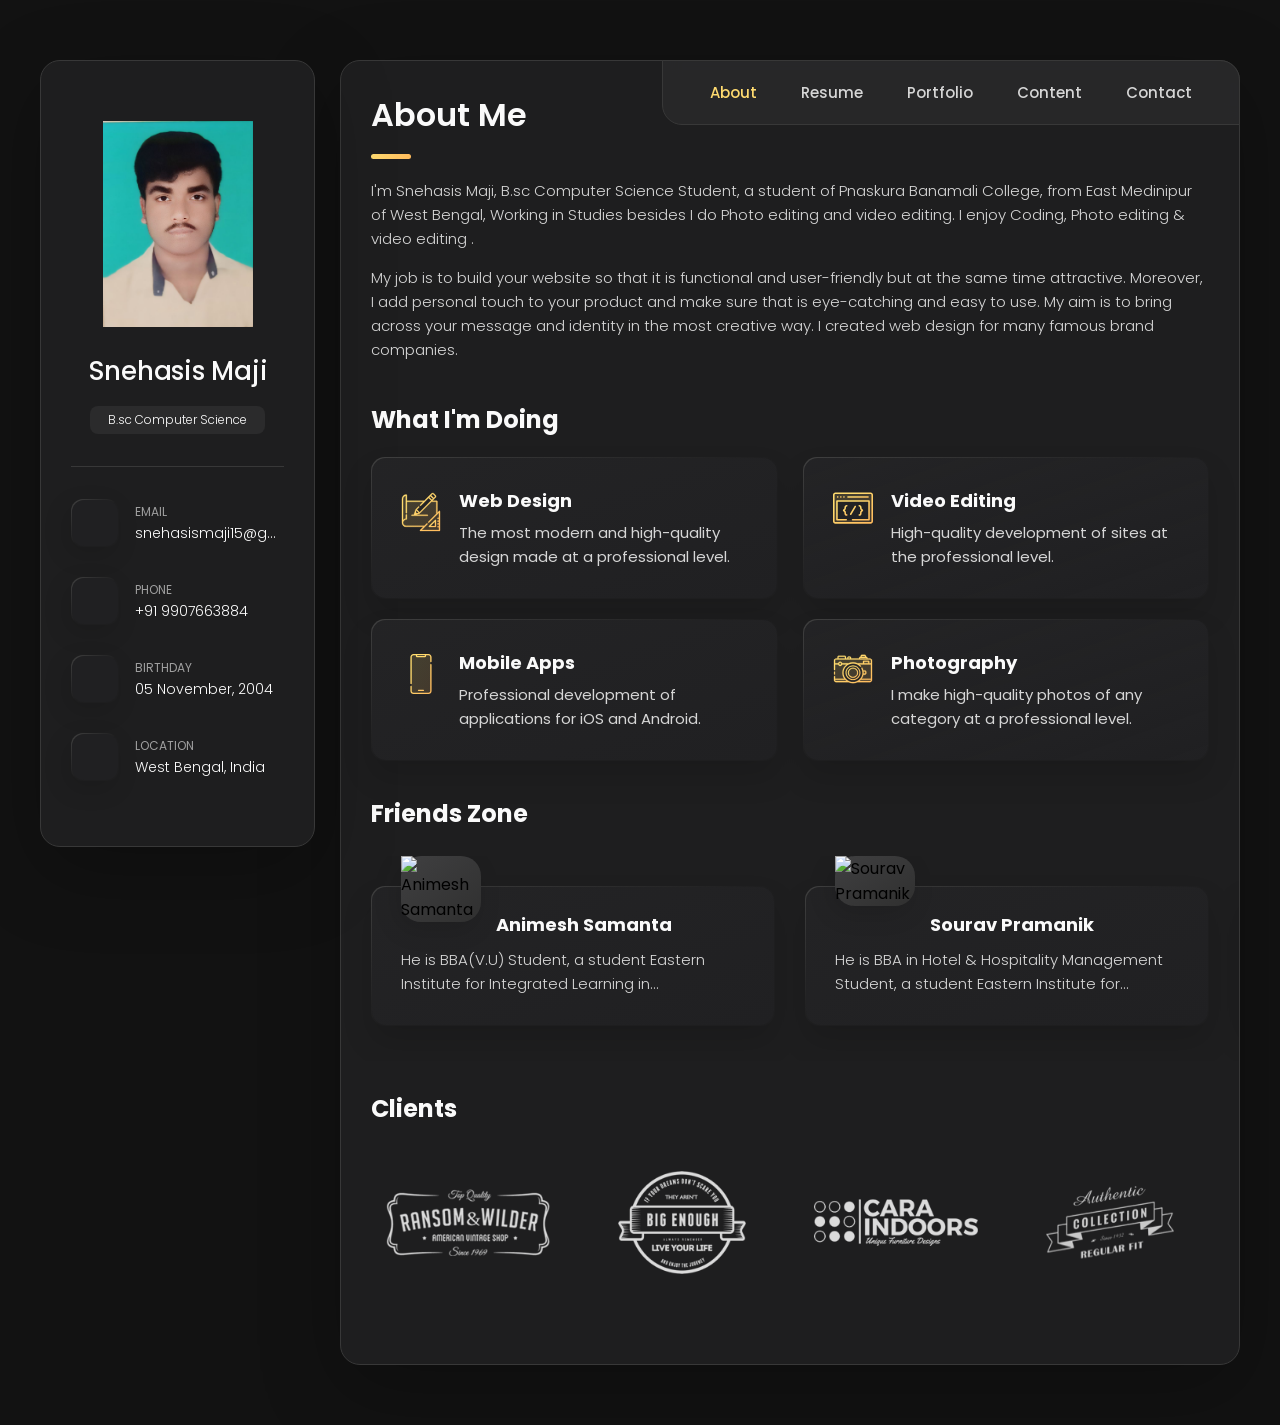
==== commit 567557ba: "Update index.html" ====
--- a/index.html
+++ b/index.html
@@ -42,7 +42,7 @@
       <div class="sidebar-info">
 
         <figure class="avatar-box">
-          <img src="C:\Users\sneha\OneDrive\Desktop\Photo.jpg" alt="Snehasis Maji" width="80">
+          <img src="/assets/images/Photo.jpg" alt="Snehasis Maji" width="80">
         </figure>
 
         <div class="info-content">
@@ -1235,4 +1235,4 @@
 
 </body>
 
-</html>+</html>
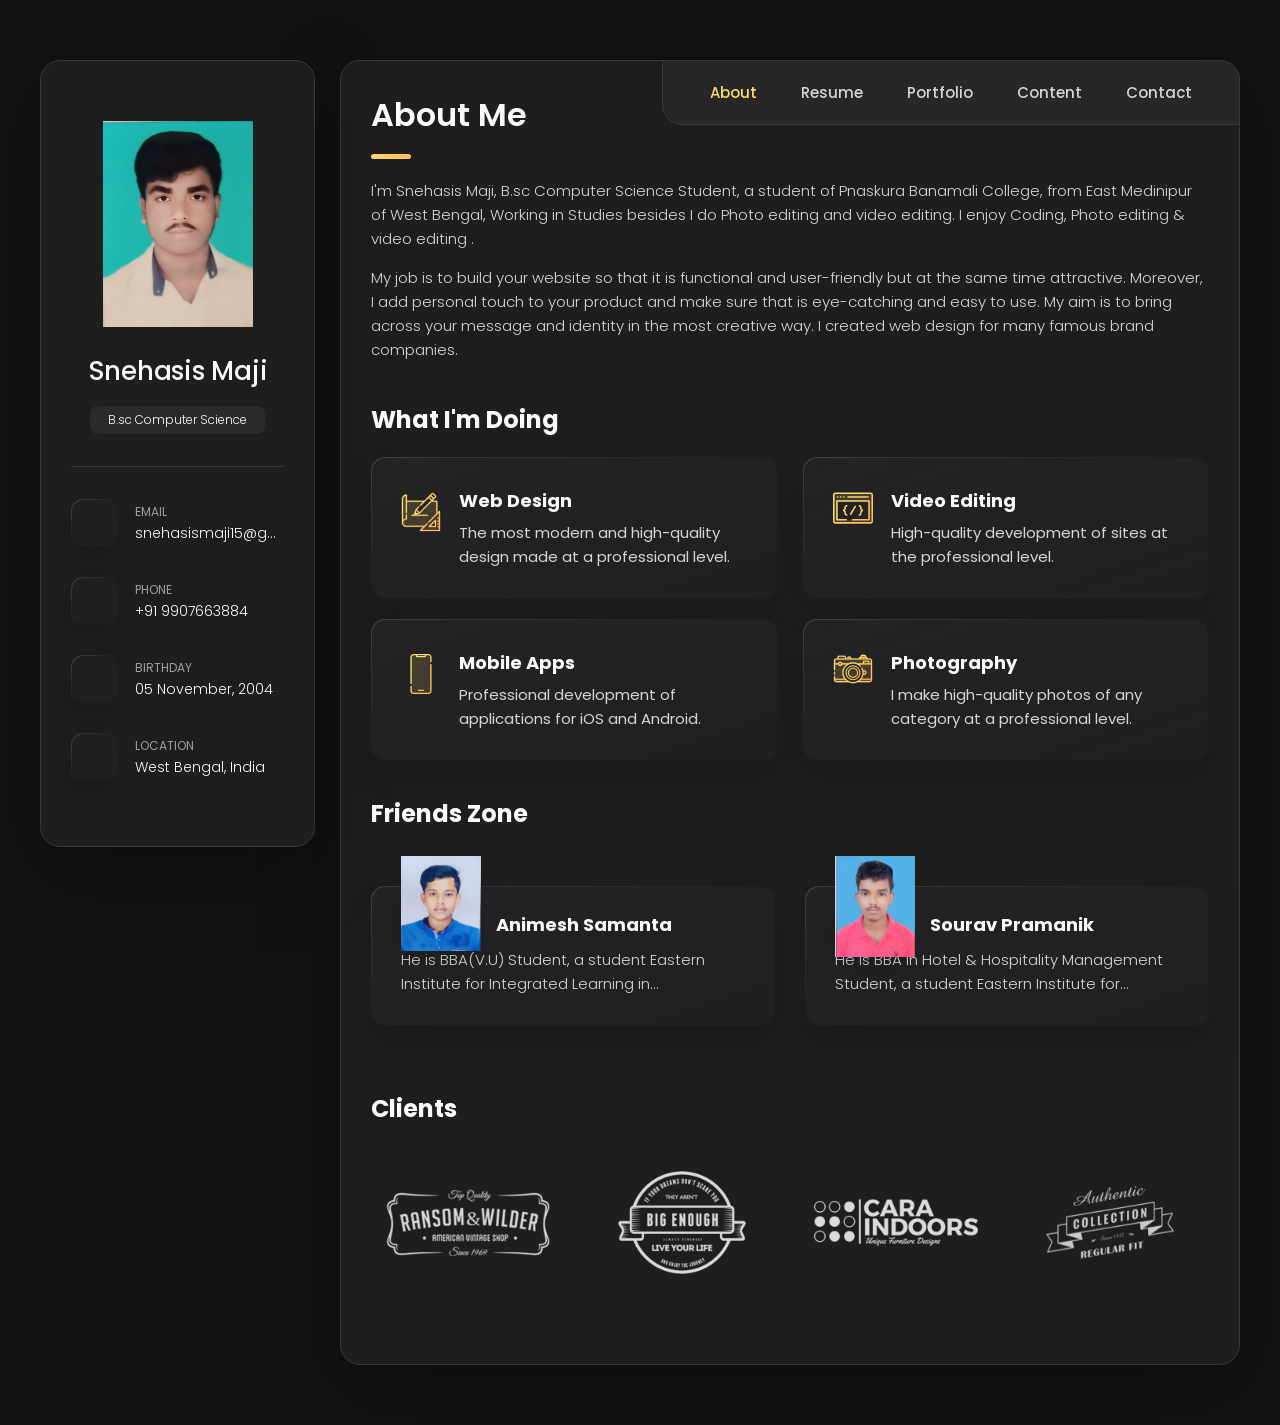
==== commit 84aa4bd1: "Update index.html" ====
--- a/index.html
+++ b/index.html
@@ -42,7 +42,8 @@
       <div class="sidebar-info">
 
         <figure class="avatar-box">
-          <img src="/assets/images/Photo.jpg" alt="Snehasis Maji" width="80">
+          <img src="assets/images
+/Photo.jpg" alt="Snehasis Maji" width="80">
         </figure>
 
         <div class="info-content">
@@ -318,7 +319,7 @@
               <div class="content-card" data-testimonials-item>
 
                 <figure class="testimonials-avatar-box">
-                  <img src="C:\Users\sneha\OneDrive\Desktop\Sis Website2\assets\images\A samanta .jpg" alt="Animesh Samanta" width="60" data-testimonials-avatar>
+                  <img src="assets\images\A samanta .jpg" alt="Animesh Samanta" width="60" data-testimonials-avatar>
                 </figure>
 
                 <h4 class="h4 testimonials-item-title" data-testimonials-title>Animesh Samanta</h4>
@@ -345,7 +346,7 @@
               <div class="content-card" data-testimonials-item>
 
                 <figure class="testimonials-avatar-box">
-                  <img src="C:\Users\sneha\OneDrive\Desktop\Sis Website2\assets\images\S pramanik.jpg" alt="Sourav Pramanik" width="60" data-testimonials-avatar>
+                  <img src="assets\images\S pramanik.jpg" alt="Sourav Pramanik" width="60" data-testimonials-avatar>
                 </figure>
 
                 <h4 class="h4 testimonials-item-title" data-testimonials-title>Sourav Pramanik</h4>
@@ -372,7 +373,7 @@
               <div class="content-card" data-testimonials-item>
 
                 <figure class="testimonials-avatar-box">
-                  <img src="C:\Users\sneha\OneDrive\Desktop\Sis Website2\assets\images\A mondal.jpg" alt="Animesh Mondal" width="60" data-testimonials-avatar>
+                  <img src="assets\images\A mondal.jpg" alt="Animesh Mondal" width="60" data-testimonials-avatar>
                 </figure>
 
                 <h4 class="h4 testimonials-item-title" data-testimonials-title>Animesh Mondal</h4>
